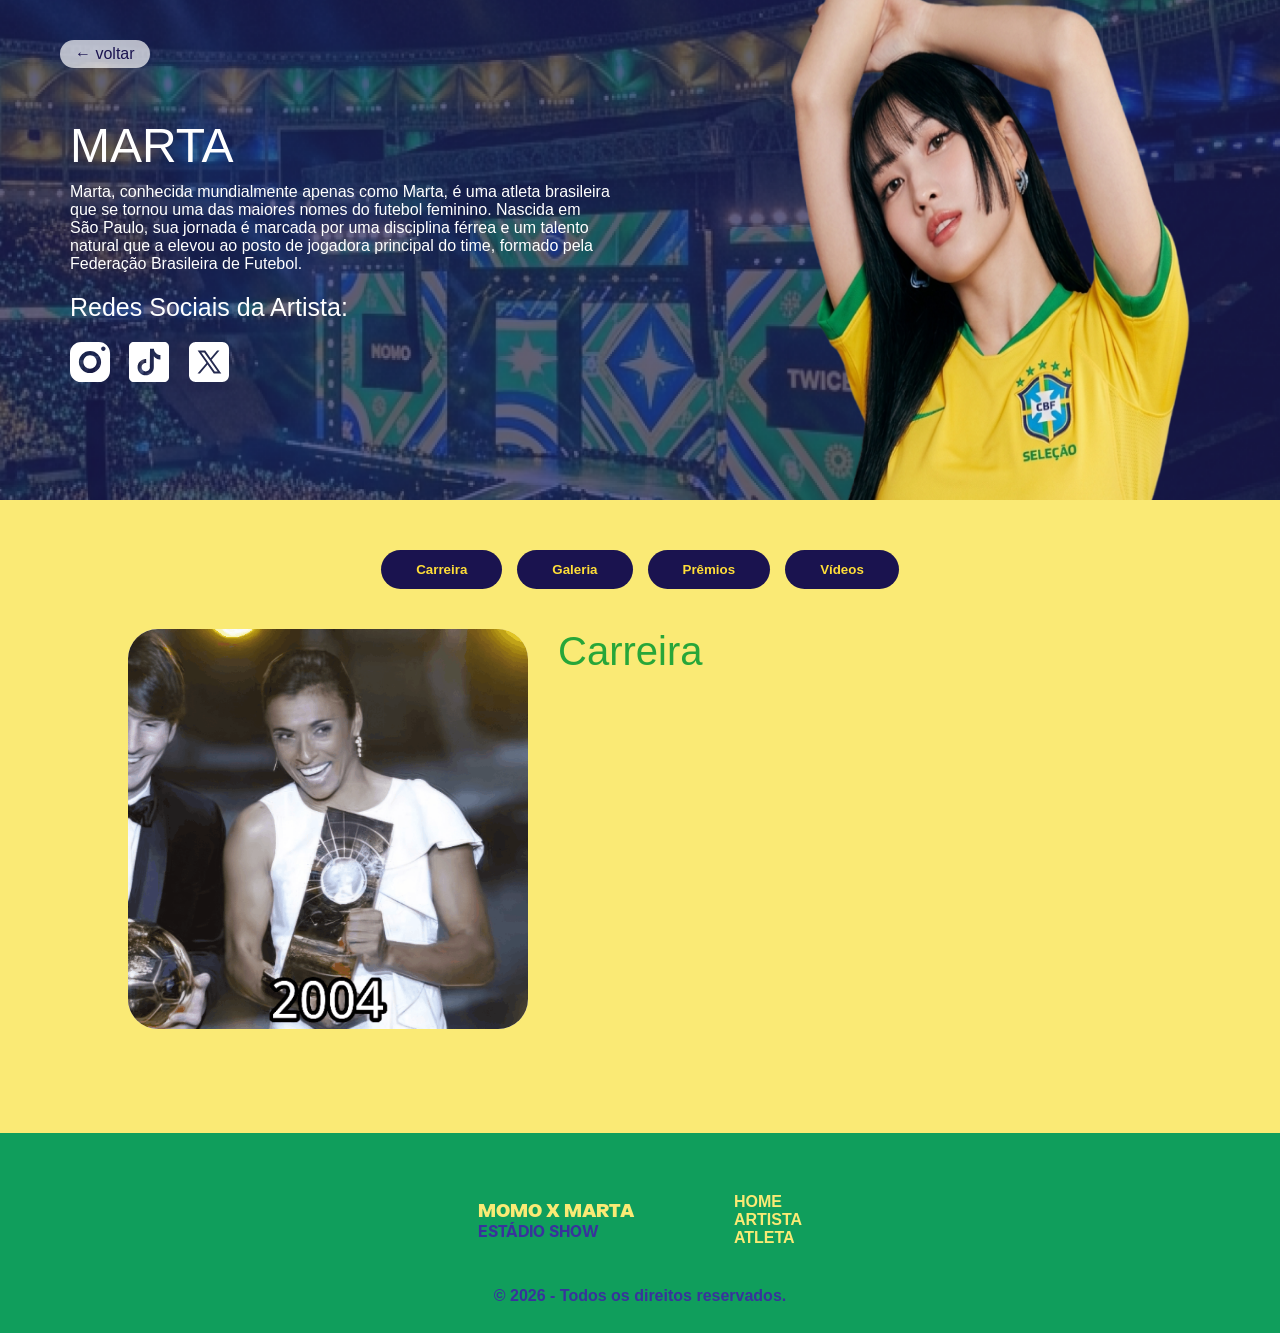
==== bios/marta.html @ 0d3e3d7c "pagina marta" ====
<!doctype html>
<html lang="pt-br">
  <head>
    <meta charset="UTF-8" />
    <title>Marta - Portfolio</title>
    <link rel="stylesheet" href="../style/estilo.css" />
  </head>
  <body id="bio-marta">
    <div class="header">
      <a href="../index.html" class="botao-voltar">← voltar</a>
      <div class="header-card">
        <div class="bio-texto">
          <p class="nome">MARTA</p>
          <p>
            Marta, conhecida mundialmente apenas como Marta, é uma atleta brasileira que se tornou uma das maiores nomes do futebol feminino. Nascida em São Paulo, sua jornada é marcada por uma disciplina férrea e um talento natural que a elevou ao posto de jogadora principal do time, formado pela Federação Brasileira de Futebol.
          </p>

          <div class="social-icons">
            <p class="social-label">Redes Sociais da Artista:</p>
            <a href="#" target="_blank"><img src="../files/imagens/instagram.svg" alt="Instagram"></a>
            <a href="#" target="_blank"><img src="../files/imagens/tiktok.svg" alt="TikTok"></a>
            <a href="#" target="_blank"><img src="../files/imagens/twitter.svg" alt="Twitter"></a>
          </div>
        </div>
      </div>
    </div>

    <div class="nav-container">
      <button class="nav-botao-active" onclick="showSection('carreira', this)">
        Carreira
      </button>
      <button class="nav-botao-active" onclick="showSection('galeria', this)">
        Galeria
      </button>
      <button class="nav-botao-active" onclick="showSection('premios', this)">
        Prêmios
      </button>
      <button class="nav-botao-active" onclick="showSection('videos', this)">
        Vídeos
      </button>
    </div>

    <div class="card-filtros">
      <div id="carreira" class="section active">
        <div id="imagem-carreira">
          <img src="../files/gifs/gifmarta.gif" alt="gif-marta">
        </div>

        <div id="textos-carreiras">
          <p class="section-titulo">Carreira</p>
          <p class="section-texto"></p>
        </div>
        
      </div>

      <div id="galeria" class="section">
        <div class="galeria-grid">
          <div class="galeria-card">
            <img src="" alt="imagem1">
            <p></p>
            <button class="gallery-button" onclick="showGalleryText(1, this)">Descrição</button>
          </div>
          <div class="galeria-card">
            <img src="../files/imagens/marta2.jpg" alt="imagem2">
            <p></p>
            <button class="gallery-button" onclick="showGalleryText(2, this)">Descrição</button>
          </div>
          <div class="galeria-card">
            <img src="../files/imagens/marta3.jpg" alt="imagem3">
            <p></p>
            <button class="gallery-button" onclick="showGalleryText(3, this)">Descrição</button>
          </div>
        </div>

        <div class="galeria-textos">
          <div id="galeria-text-1" class="galeria-text">
            <p></p>
          </div>
          <div id="galeria-text-2" class="galeria-text">
            <p></p>
          </div>
          <div id="galeria-text-3" class="galeria-text">
            <p></p>
          </div>
        </div>
      </div>

      <div id="premios" class="section">
        <div class="premios-grid">
          <div class="premios-list premios-list-left">
            <ul>
              <li></li>
              <li></li>
              <li></li>
              <li></li>
              <li></li>
              <li></li>
            </ul>
          </div>
          <div class="premios-image-card">
            <img src="../files/imagens/premio.png" alt="premio">
          </div>
          <div class="premios-list premios-list-right">
            <ul>
              <li></li>
              <li></li>
              <li></li>
              <li></li>
              <li></li>
              <li></li>
            </ul>
          </div>
        </div>
      </div>

      <div id="videos" class="section">
        <p id="section-titulo-video">Vídeos</p>
        <p id="section-texto-video">Confira os melhores vídeos da carreira de Marta.</p>
        <div id="card-videos">
           <video src="../files/videos/video-marta-1.mp4" controls></video>
           <video src="../files/videos/video-marta-2.mp4" controls></video>
        </div>
       
      </div>
    </div>

    <div class="rodape-principal">
     <div id="logo-e-links">
          <div id="rodape-texto"> 
      
             <p class="titulo-amarelo">MOMO X MARTA</p>
             <p class="titulo-azul">ESTÁDIO SHOW</p>
           </div>

            <div class="rodape-botoes">
              <ul>
                 <li><a href="../index.html" class="link">HOME</a></li>
                 <li><a href="momo.html" class="link">ARTISTA</a></li>
                 <li><a href="marta.html" class="link">ATLETA</a></li>
              </ul>
           </div>
      </div>
    
     <div class="direitos-reservados">
        <p>	&#169 2026 - Todos os direitos reservados.</p>
     </div>
  </div>


    <script src="../js/script.js"></script>
  </body>
</html>
---- style/estilo.css ----
@font-face {
     font-family: 'trial-black';
     src: url('SFT-Ritam-Sans-TRIAL-Black.ttf') format('truetype');
  }

@font-face {
     font-family: 'trial-semi-bold';
     src: url('SFT-Ritam-Sans-TRIAL-Bold.ttf') format(truetype);
}

@font-face {
     font-family: 'tt-pro-trial';
     src: url('TT\ Interphases\ Pro\ Trial\ Regular.ttf') format(truetype);
}

@font-face {
     font-family: 'tt-condensed';
     src: url('TT\ Interphases\ Pro\ Trial\ Condensed\ DemiBold.ttf') format(truetype);
}


/*PÁGINA HOME*/
* {
     margin: 0;
}

#home {
     background-image: url('../files/imagens/background-home.jpg');
     background-size: cover;
     position: relative;
     background-repeat: no-repeat; 
     max-height: 200px;
     width: 100%;
}


.topo {
     background-color: #faea75;
     display: flex;
     flex-direction: column;
     width: 100%;
     height: auto;
     padding: 20px;
  
}

.topo .texto-esquerda{
   display: flex;
   justify-content: center;
   align-items: center;
     
     
}

.titulo-verde {
     font-size: larger;
     font-family: 'trial-black';
     color: #109e5c;
     margin-top: 10px;
     margin-left: 100px;
}

.titulo-azul {
     font-weight: bolder;
     font-family: 'trial-semi-bold';
     color: #39329c;
     margin-left: 100px;
}


.topo img{
     width: 150px;
     height: 80px;
     margin-right: 50px;
     margin-top: -60px;
}

#logo-direita {
     display: block;
     text-align: right;
     width: 100%;
 }





#descricao {
     display: flex;
     flex-direction: column;
     margin-top: 50px;
     font-size: medium;
     justify-content: center;
     color: white;
}


#titulo-amarelo {
      font-family: 'trial-semi-bold';
      font-size: xx-large;
      color: #e4d141;
      text-align: center;
}

#subtitulo-do-amarelo {
     font-family: 'tt-pro-trial';
     font-size: x-large;
     font-weight: 600;
     text-align: center;
     color: #ffffff;
}
 
#texto-home {
     margin-top: 40px;
     font-family: 'tt-condensed';
     font-weight: 500;
     font-size: larger;
     text-align: center;
     margin-left: 350px;
     margin-right: 350px;
     color: white;
}

#imagens-padrao {
     display: flex;
     flex-direction: row;
     justify-content: center;
     align-items: center;  
}

#artista-home {
     display: flex;
     justify-content: center;
     align-items: center;
     flex-direction: column;
     position: absolute;
     margin-left: -380px;
     margin-bottom: -200px;

}

#atleta-home {
     display: flex;
     justify-content: center;
     align-items: center;
     flex-direction: column;
     position: absolute;
     margin-right: -355px;
     margin-bottom: -200px;

}

.titulo-foto-home {
     font-family: 'trial-semi-bold';
     color: #39329c;
     font-size: 24px;
     margin-top: 10px;
}

.botao-link{
     font-family: 'trial-semi-bold';
     font-size: 15px;
     margin-top: 20px;
     text-align: center;
     width: 150px;
     height: 30px;
     padding: 5px;
     background-color: #faea75;
     border-radius: 30px;
     text-decoration: none;
     color: #39329c;
}

.rodape-principal {
     display: flex;
     flex-direction: column;
    background-color: #109e5c;
    margin-top: 100px;
    padding: 10px;
    width: 100%;
    height: 200px;
    
}

#logo-e-links{
     display: flex;
     flex-direction: row;
     justify-content: center;
     align-items: center;
     margin-top: 50px;
}

.titulo-amarelo {
     font-size: larger;
     font-family: 'trial-black';
     color: #faea75;
     margin-left: 100px;

}

.rodape-botoes {
     font-weight: bolder;
     justify-items: right;
     margin-right: 100px;
     font-weight: bolder;
     font-family: 'trial-semi-bold';
     margin-left: 100px;
     color: #faea75;
} 

.rodape-botoes ul, li{
     list-style-type: none;
}

.link {
     text-decoration: none;
     color: #faea75;
}

.link:hover {
     cursor: pointer;
}



.direitos-reservados {
     display: flex;
     text-align: center;
     flex-direction: column;
     width: 100%;
     font-family: 'trial-semi-bold';
     color: #39329c; 
     margin-top: 40px; 
     font-weight: bold;  
}

/*PÁGINA BIO MOMO*/

* {
  margin: 0;
  padding: 0;
  box-sizing: border-box;
  font-family: "Segoe UI", sans-serif;
}

#bio-momo {
  background-color: #faea75;
}

#bio-marta {
  background-color: #faea75;
}


.header {
  background: none;
  width: 100%;
  height: 500px;
  background-image: url('../files/imagens/momo-bio.png');
  background-size: cover;
  background-repeat: no-repeat;
  background-size: 100% 650px;
  color: #1a134f;
  padding: 40px;
  display: flex;
  flex-direction: column;
}

.botao-voltar {
     background-color: #ffffffaf;
     color: #1a134f;
     text-decoration: none;
     margin-left: 20px;
  width: fit-content;
  padding: 5px 15px;
  border-radius: 20px;
  border: none;
  cursor: pointer;
  margin-bottom: 20px;
}

.header-card {
  display: flex;
  justify-content: space-between;
  align-items: flex-start;
  gap: 30px;
}

.bio-texto {
  max-width: 50%;
  padding: 30px;
  border-radius: 25px;
  color: #ffffff;
}

.bio-texto .nome {
  font-size: 3rem;
  margin-bottom: 10px;
}


.social-label {
     margin-top:20px;
     font-size: 25px;
}


.social-icons img {
     width: 40px;
     height: 40px;
  margin-right: 15px;
  margin-top: 20px;
}


.nav-container {
  display: flex;
  justify-content: center;
  gap: 15px;
  margin: -25px 0 40px 0; 
  margin-top: 50px;
}

.nav-botao-active {
  padding: 12px 35px;
  border-radius: 25px;
  border: none;
  background-color: #1a134f;
  color: #ffde38;
  font-weight: bold;
  cursor: pointer;
  transition: 0.3s;
}

.nav-botao-active.active {
  background-color: #27a639; 
  color: white;
}

.card-filtros {
  padding: 0 10%;
  color: #1a134f;
}

.section {
  display: none;
  animation: fadeIn 0.5s;
}

.section.active {
  display: block; 
  text-align: right; 
}

.section .section-titulo {
  font-size: 2.5rem;
  color: #27a639;
  margin-bottom: 15px;
}

.section#galeria.active {
  text-align: left;
}

.premios-grid {
  display: grid;
  grid-template-columns: 1fr 320px 1fr;
  gap: 25px;
  align-items: center;
  margin-top: 60px;
}

.premios-list.premios-list-left li {
     text-align: right;
}
.premios-list.premios-list-right li {
     text-align: left;
}

.premios-list ul {
  list-style: none;
  padding: 0;
  margin: 0;
  display: grid;
  gap: 8px;
}

.premios-list li {
  color: #1a134f;
  padding: 12px 16px;
  border-radius: 18px;
  font-weight: 600;
}

.premios-image-card {

  border-radius: 28px;
  padding: 18px;
  display: flex;
  justify-content: center;
  align-items: center;
  min-height: 320px;
}

.premios-image-card img {
  width: 100%;
  height: auto;
  max-height: 100%;

  object-fit: cover;
}

.galeria-grid {
  display: flex;
  flex-wrap: wrap;
  gap: 20px;
  justify-content: center;
  margin-bottom: 25px;
}

.galeria-card {
  display: flex;
  flex-direction: column;
  align-items: center;
  margin-top: 50px;
  gap: 15px;
  width: 220px;
}

.galeria-card img {
  width: 100%;
  height: 300px;
  object-fit: cover;
  background-color: #f4f4f4;
  border-radius: 18px;
}

.gallery-button {
  background-color: #1a134f;
  color: #ffde38;
  border: none;
  border-radius: 25px;
  padding: 10px 18px;
  cursor: pointer;
  transition: background-color 0.25s ease;
}

.gallery-button.active,
.gallery-button:hover {
  background-color: #27a639;
  color: white;
}

.galeria-textos {
  display: grid;
  gap: 18px;
  justify-content: center;
  align-items: center;
}

.galeria-text {
  display: none;
  border-radius: 22px;
  padding: 20px;
  font-size: 18px;
  color: #1a134f;
}

.galeria-text.active {
  display: block;
}

.section#carreira.active {
     display: flex;
     flex-direction: row;
}

#carreira img {
     background-color: white;
     width: 400px;
     height: auto;
     border-radius: 30px;
     margin-right: 30px;
}

#carreira p {
     text-align: left;
}

.section-texto {
     font-size: 20px;
     color: #1a134f;
     margin-bottom: 15px;
}

#videos #section-titulo-video {
     font-size: 32px;
     color: #27a639;
     text-align: center;
     margin-bottom: 15px;
}

#videos #section-texto-video {
     font-size: 18px;
     color: #1a134f;
     text-align: center;
     margin-bottom: 30px;
}

#card-videos {
     display: flex;
     flex-direction: column;
     align-items: center;
     gap: 30px;
}


#videos video {
     width: 100%;
     max-width: 600px;
     border-radius: 20px;
     margin-top: 20px;
}


@keyframes fadeIn {
  from {
    opacity: 0;
    transform: translateY(10px);
  }
  to {
    opacity: 1;
    transform: translateY(0);
  }
}
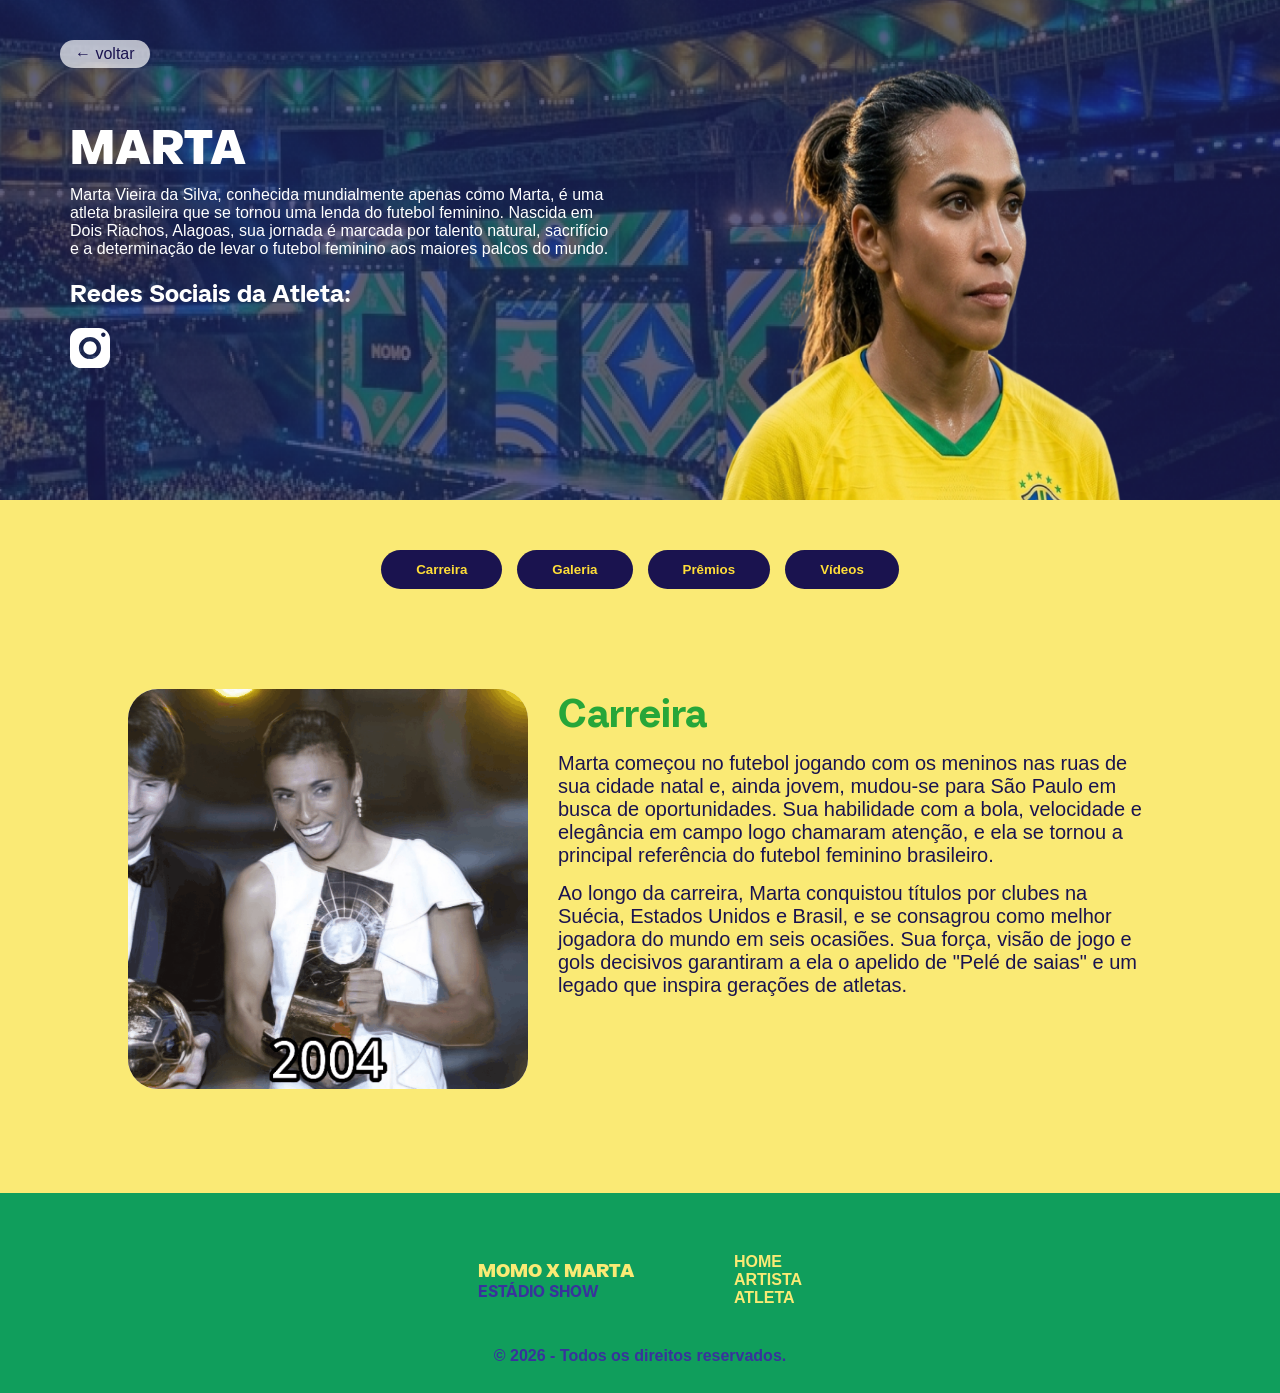
==== commit b43569aa: "atualizando" ====
--- a/bios/marta.html
+++ b/bios/marta.html
@@ -6,20 +6,20 @@
     <link rel="stylesheet" href="../style/estilo.css" />
   </head>
   <body id="bio-marta">
-    <div class="header">
+    <div class="header-marta">
       <a href="../index.html" class="botao-voltar">← voltar</a>
       <div class="header-card">
         <div class="bio-texto">
           <p class="nome">MARTA</p>
           <p>
-            Marta, conhecida mundialmente apenas como Marta, é uma atleta brasileira que se tornou uma das maiores nomes do futebol feminino. Nascida em São Paulo, sua jornada é marcada por uma disciplina férrea e um talento natural que a elevou ao posto de jogadora principal do time, formado pela Federação Brasileira de Futebol.
+            Marta Vieira da Silva, conhecida mundialmente apenas como Marta, é uma atleta brasileira que se tornou uma lenda do futebol feminino. Nascida em Dois Riachos, Alagoas, sua jornada é marcada por talento natural, sacrifício e a determinação de levar o futebol feminino aos maiores palcos do mundo.
           </p>
 
           <div class="social-icons">
-            <p class="social-label">Redes Sociais da Artista:</p>
-            <a href="#" target="_blank"><img src="../files/imagens/instagram.svg" alt="Instagram"></a>
-            <a href="#" target="_blank"><img src="../files/imagens/tiktok.svg" alt="TikTok"></a>
-            <a href="#" target="_blank"><img src="../files/imagens/twitter.svg" alt="Twitter"></a>
+            <p class="social-label">Redes Sociais da Atleta:</p>
+            <a href="https://www.instagram.com/martavsilva10/" target="_blank"><img src="../files/imagens/instagram.svg" alt="Instagram"></a>
+            <!--<a href="https://www.tiktok.com/@martavsilva10" target="_blank"><img src="../files/imagens/tiktok.svg" alt="TikTok"></a>
+            <a href="https://twitter.com/martavsilva10" target="_blank"><img src="../files/imagens/twitter.svg" alt="Twitter"></a>-->
           </div>
         </div>
       </div>
@@ -48,39 +48,55 @@
 
         <div id="textos-carreiras">
           <p class="section-titulo">Carreira</p>
-          <p class="section-texto"></p>
+          <p class="section-texto">
+            Marta começou no futebol jogando com os meninos nas ruas de sua cidade natal e, ainda jovem, mudou-se para São Paulo em busca de oportunidades. Sua habilidade com a bola, velocidade e elegância em campo logo chamaram atenção, e ela se tornou a principal referência do futebol feminino brasileiro.
+          </p>
+          <p class="section-texto">
+            Ao longo da carreira, Marta conquistou títulos por clubes na Suécia, Estados Unidos e Brasil, e se consagrou como melhor jogadora do mundo em seis ocasiões. Sua força, visão de jogo e gols decisivos garantiram a ela o apelido de "Pelé de saias" e um legado que inspira gerações de atletas.
+          </p>
         </div>
-        
       </div>
 
       <div id="galeria" class="section">
         <div class="galeria-grid">
           <div class="galeria-card">
-            <img src="" alt="imagem1">
-            <p></p>
+            <img src="../files/imagens/marta2008.jpg" alt="Marta em campo">
+            <p>Raiz do futebol</p>
             <button class="gallery-button" onclick="showGalleryText(1, this)">Descrição</button>
           </div>
           <div class="galeria-card">
-            <img src="../files/imagens/marta2.jpg" alt="imagem2">
-            <p></p>
+            <img src="../files/imagens/marta2025.jpg" alt="Marta comemorando gol">
+            <p>Rainha dos gramados</p>
             <button class="gallery-button" onclick="showGalleryText(2, this)">Descrição</button>
           </div>
           <div class="galeria-card">
-            <img src="../files/imagens/marta3.jpg" alt="imagem3">
-            <p></p>
+            <img src="../files/imagens/marta3.jpg" alt="Marta com a seleção brasileira">
+            <p>Liderança internacional</p>
             <button class="gallery-button" onclick="showGalleryText(3, this)">Descrição</button>
           </div>
         </div>
 
         <div class="galeria-textos">
           <div id="galeria-text-1" class="galeria-text">
-            <p></p>
+            <p>Marta cresceu jogando futebol nas ruas de Dois Riachos e logo se destacou entre os meninos da região.
+            Ela enfrentou longos deslocamentos e condições simples para treinar, sempre com a bola aos pés e o sonho de jogar em alto nível.
+            Ao se mudar para São Paulo ainda jovem, ela precisou provar seu valor a cada treino e a cada partida.
+            Essa determinação do interior moldou sua mentalidade de guerreira e abriu portas para clubes maiores.
+            A partir daí, a trajetória de Marta foi construída sobre muita disciplina e paixão pelo futebol.</p>
           </div>
           <div id="galeria-text-2" class="galeria-text">
-            <p></p>
+            <p>Com dribles precisos e gols decisivos, Marta se tornou símbolo de futebol talentoso e elegante.
+            Sua habilidade em campo se destacou em clubes da Suécia, Estados Unidos e Brasil, onde ela mostrou ser uma referência ofensiva.
+            A cada temporada, ela surpreendia com jogadas criativas e arrancadas que confundiam a defesa adversária.
+            Marta conseguiu adaptar seu estilo a diferentes ligas e manter um alto nível de performance.
+            Essa versatilidade a tornou uma atacante admirada por torcedores e colegas de equipe.</p>
           </div>
           <div id="galeria-text-3" class="galeria-text">
-            <p></p>
+            <p>Como líder da Seleção Brasileira, Marta trouxe orgulho ao país em grandes competições internacionais.
+            Ela marcou gols importantes e foi inspiração para gerações de jogadoras que sonham em vestir a camisa verde e amarela.
+            Fora dos gramados, sua voz se tornou crucial na luta por igualdade e reconhecimento no futebol feminino.
+            Marta usa sua visibilidade para cobrar melhores condições e oportunidades para as atletas.
+            Seu legado vai além das partidas: é sobre abrir caminho e mostrar que o talento feminino merece ser celebrado.</p>
           </div>
         </div>
       </div>
@@ -89,12 +105,12 @@
         <div class="premios-grid">
           <div class="premios-list premios-list-left">
             <ul>
-              <li></li>
-              <li></li>
-              <li></li>
-              <li></li>
-              <li></li>
-              <li></li>
+              <li>6x FIFA World Player of the Year</li>
+              <li>Medalha de Prata Olímpica (2016, 2020)</li>
+              <li>Vice-campeã da Copa do Mundo Feminina 2007</li>
+              <li>Melhor Jogadora da Copa do Mundo Feminina 2007</li>
+              <li>Maior artilheira do Brasil em Copas do Mundo</li>
+              <li>South American Footballer of the Year</li>
             </ul>
           </div>
           <div class="premios-image-card">
@@ -102,12 +118,12 @@
           </div>
           <div class="premios-list premios-list-right">
             <ul>
-              <li></li>
-              <li></li>
-              <li></li>
-              <li></li>
-              <li></li>
-              <li></li>
+              <li>PAN 2007 - Ouro</li>
+              <li>Artilheira da Copa América Feminina</li>
+              <li>Laureus World Sportswoman of the Year nominee</li>
+              <li>Atleta brasileira do ano</li>
+              <li>Recorde de gols pela Seleção</li>
+              <li>Líder e embaixadora do futebol feminino</li>
             </ul>
           </div>
         </div>
@@ -120,14 +136,12 @@
            <video src="../files/videos/video-marta-1.mp4" controls></video>
            <video src="../files/videos/video-marta-2.mp4" controls></video>
         </div>
-       
       </div>
     </div>
 
     <div class="rodape-principal">
      <div id="logo-e-links">
           <div id="rodape-texto"> 
-      
              <p class="titulo-amarelo">MOMO X MARTA</p>
              <p class="titulo-azul">ESTÁDIO SHOW</p>
            </div>
@@ -142,10 +156,9 @@
       </div>
     
      <div class="direitos-reservados">
-        <p>	&#169 2026 - Todos os direitos reservados.</p>
+        <p>&#169; 2026 - Todos os direitos reservados.</p>
      </div>
   </div>
-
 
     <script src="../js/script.js"></script>
   </body>
--- a/style/estilo.css
+++ b/style/estilo.css
@@ -252,11 +252,25 @@
 }
 
 
-.header {
+.header-momo {
   background: none;
   width: 100%;
   height: 500px;
   background-image: url('../files/imagens/momo-bio.png');
+  background-size: cover;
+  background-repeat: no-repeat;
+  background-size: 100% 650px;
+  color: #1a134f;
+  padding: 40px;
+  display: flex;
+  flex-direction: column;
+}
+
+.header-marta {
+  background: none;
+  width: 100%;
+  height: 500px;
+  background-image: url('../files/imagens/background_marta.png');
   background-size: cover;
   background-repeat: no-repeat;
   background-size: 100% 650px;
@@ -291,17 +305,20 @@
   padding: 30px;
   border-radius: 25px;
   color: #ffffff;
+  font-family: 'tt-condensed';
 }
 
 .bio-texto .nome {
   font-size: 3rem;
   margin-bottom: 10px;
+  font-family: 'trial-black';
 }
 
 
 .social-label {
      margin-top:20px;
      font-size: 25px;
+     font-family: 'trial-semi-bold';
 }
 
 
@@ -356,6 +373,7 @@
   font-size: 2.5rem;
   color: #27a639;
   margin-bottom: 15px;
+  font-family: 'trial-semi-bold';
 }
 
 .section#galeria.active {
@@ -473,6 +491,7 @@
 .section#carreira.active {
      display: flex;
      flex-direction: row;
+     margin-top: 100px;
 }
 
 #carreira img {
@@ -498,13 +517,20 @@
      color: #27a639;
      text-align: center;
      margin-bottom: 15px;
+     font-family: 'trial-semi-bold';
 }
 
 #videos #section-texto-video {
      font-size: 18px;
      color: #1a134f;
+     font-family: 'tt-condensed';
+
      text-align: center;
      margin-bottom: 30px;
+}
+
+#videos {
+     margin-top: 60px;
 }
 
 #card-videos {
